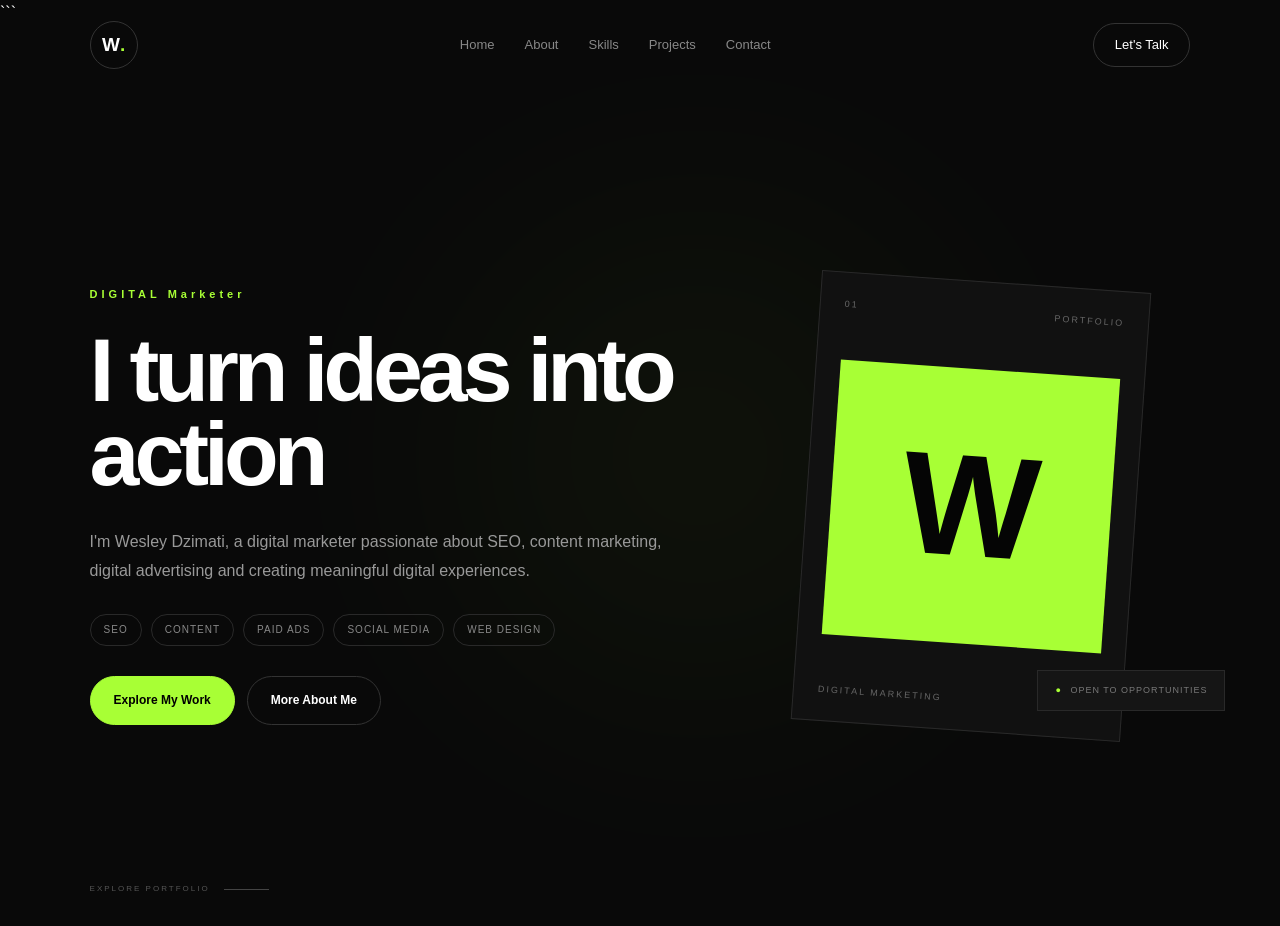
==== index.html @ a54b23e3 "Portifolio" ====
<head>

    <meta charset="UTF-8">

    <meta name="viewport" content="width=device-width, initial-scale=1.0">

    <!-- SEO -->
    <meta name="description"
        content="Wesley Dzimati is a Digital Marketer based in Harare, Zimbabwe, focused on SEO, content marketing, digital advertising, social media marketing and web design.">

    <meta name="author" content="Wesley Dzimati">

    <meta name="robots" content="index, follow">

    <!-- Canonical URL -->
    <link rel="canonical" href="index.html">

    <!-- Page Title -->
    <title>Wesley Dzimati | Digital Marketer Portfolio</title>


    <!-- Open Graph / Facebook / LinkedIn -->
    <meta property="og:type" content="website">

    <meta property="og:title"
        content="Wesley Dzimati | Digital Marketer Portfolio">

    <meta property="og:description"
        content="Explore the portfolio of Wesley Dzimati, a Digital Marketer focused on SEO, content marketing, digital advertising, social media marketing and web design.">

    <meta property="og:url" content="index.html">

    <meta property="og:site_name"
        content="Wesley Dzimati Portfolio">

    <meta property="og:image"
        content="images/og-image.jpg">


    <!-- Twitter / X -->
    <meta name="twitter:card" content="summary_large_image">

    <meta name="twitter:title"
        content="Wesley Dzimati | Digital Marketer Portfolio">

    <meta name="twitter:description"
        content="Explore Wesley Dzimati's digital marketing portfolio, including SEO, content marketing, digital advertising, social media and web design.">

    <meta name="twitter:image"
        content="images/og-image.jpg">


    <!-- Favicon -->
    <link rel="icon" type="image/png" href="images/favicon.png">


    <!-- Stylesheet -->
    <link rel="stylesheet" href="style.css">

</head>
```


</head>


<body>


    <!-- HEADER / NAVIGATION -->
    <header class="navbar">

        <a href="index.html"
           class="logo"
           aria-label="Wesley Dzimati - Home">
            W<span aria-hidden="true">.</span>
        </a>


        <nav aria-label="Main navigation">

            <a href="index.html" aria-current="page">
                Home
            </a>

            <a href="about.html">
                About
            </a>

            <a href="skills.html">
                Skills
            </a>

            <a href="projects.html">
                Projects
            </a>

            

            <a href="contact.html">
                Contact
            </a>

        </nav>


        <a href="contact.html" class="nav-button">
            Let's Talk
        </a>

    </header>


    <!-- MAIN CONTENT -->
    <main>


        <!-- HERO SECTION -->
        <section class="hero"
                 aria-labelledby="hero-title">


            <div class="hero-content">


                <p class="intro">
                    DIGITAL Marketer
                </p>


                <h1 id="hero-title">

                    I turn ideas into action 

                    

                </h1>


                <p class="hero-text">

                    I'm Wesley Dzimati, a digital marketer 
                    passionate about SEO, content marketing, digital
                    advertising and creating meaningful digital experiences.

                </p>


                <!-- AREAS OF EXPERTISE -->
                <div class="expertise"
                     aria-label="Digital marketing areas">

                    <span>SEO</span>

                    <span>CONTENT</span>

                    <span>PAID ADS</span>

                    <span>SOCIAL MEDIA</span>

                    <span>WEB DESIGN</span>

                </div>


                <!-- CALL TO ACTIONS -->
                <div class="hero-buttons">


                    <a href="projects.html"
                       class="primary-button"
                       aria-label="Explore Wesley Dzimati's projects">

                        Explore My Work

                    </a>


                    <a href="about.html"
                       class="secondary-button"
                       aria-label="Learn more about Wesley Dzimati">

                        More About Me

                    </a>


                </div>


            </div>


            <!-- VISUAL PORTFOLIO CARD -->
            <div class="hero-visual"
                 aria-hidden="true">


                <div class="visual-card">


                    <div class="card-top">

                        <span>01</span>

                        <span>PORTFOLIO</span>

                    </div>


                    <div class="card-main">

                        <span>W</span>

                    </div>


                    <div class="card-bottom">

                        <span>DIGITAL MARKETING</span>

                        <span>2026</span>

                    </div>


                </div>


                <div class="floating-label">

                    <span>●</span>

                    OPEN TO OPPORTUNITIES

                </div>


            </div>


            <!-- SCROLL INDICATOR -->
            <div class="scroll-indicator"
                 aria-hidden="true">

                <span>
                    EXPLORE PORTFOLIO
                </span>

                <div class="scroll-line"></div>

            </div>


        </section>


    </main>


</body>

</html>
---- style.css ----
/* HIDE EXPERIENCE SECTION */
#experience,
.experience,
.timeline {
    display: none !important;
}




/* =========================================
   CSS PART 1
   GLOBAL + NAVIGATION + HOME
========================================= */


/* =========================================
   1. GLOBAL RESET
========================================= */

* {
    margin: 0;
    padding: 0;
    box-sizing: border-box;
}

html {
    scroll-behavior: smooth;
}

body {
    background: #090909;
    color: #ffffff;
    font-family: Arial, Helvetica, sans-serif;
    line-height: 1.6;
    overflow-x: hidden;
}

a {
    text-decoration: none;
    color: inherit;
}

button,
input,
textarea {
    font-family: inherit;
}


/* =========================================
   2. NAVIGATION
========================================= */

.navbar {
    width: 100%;
    height: 90px;

    padding: 0 7%;

    display: flex;
    align-items: center;
    justify-content: space-between;

    position: absolute;
    top: 0;
    left: 0;

    z-index: 100;
}


/* LOGO */

.logo {
    width: 48px;
    height: 48px;

    border: 1px solid #333333;
    border-radius: 50%;

    display: flex;
    align-items: center;
    justify-content: center;

    font-size: 19px;
    font-weight: 700;

    transition: 0.3s ease;
}

.logo span {
    color: #a8ff35;
}

.logo:hover {
    border-color: #a8ff35;
    transform: rotate(10deg);
}


/* NAV LINKS */

.navbar nav {
    display: flex;
    align-items: center;
    gap: 30px;
}

.navbar nav a {
    position: relative;

    color: #888888;

    font-size: 13px;
    font-weight: 500;

    transition: 0.3s ease;
}

.navbar nav a::after {
    content: "";

    position: absolute;

    width: 0;
    height: 1px;

    left: 0;
    bottom: -7px;

    background: #a8ff35;

    transition: 0.3s ease;
}

.navbar nav a:hover {
    color: #ffffff;
}

.navbar nav a:hover::after {
    width: 100%;
}


/* NAV BUTTON */

.nav-button {
    padding: 11px 21px;

    border: 1px solid #333333;
    border-radius: 30px;

    font-size: 13px;

    transition: 0.3s ease;
}

.nav-button:hover {
    background: #a8ff35;
    color: #000000;
    border-color: #a8ff35;
}


/* =========================================
   3. HOME / HERO
========================================= */

.hero {
    min-height: 100vh;

    padding: 150px 7% 90px;

    display: grid;
    grid-template-columns: 1.15fr 0.85fr;

    align-items: center;

    gap: 70px;

    position: relative;

    overflow: hidden;
}


/* BACKGROUND GLOW */

.hero::before {
    content: "";

    position: absolute;

    width: 500px;
    height: 500px;

    background: #a8ff35;

    opacity: 0.035;

    filter: blur(130px);

    border-radius: 50%;

    top: 20%;
    left: 35%;

    pointer-events: none;
}


/* =========================================
   4. HERO TEXT
========================================= */

.hero-content {
    position: relative;
    z-index: 2;
}


/* SMALL INTRO */

.intro {
    color: #a8ff35;

    font-size: 11px;

    font-weight: 700;

    letter-spacing: 4px;

    margin-bottom: 24px;
}


/* MAIN HEADING */

.hero h1 {
    max-width: 850px;

    font-size: clamp(55px, 7vw, 100px);

    line-height: 0.94;

    letter-spacing: -5px;

    font-weight: 800;

    margin-bottom: 32px;
}

.hero h1 span {
    display: block;

    color: #a8ff35;
}


/* HERO DESCRIPTION */

.hero-text {
    max-width: 580px;

    color: #999999;

    font-size: 16px;

    line-height: 1.8;

    margin-bottom: 28px;
}


/* =========================================
   5. EXPERTISE TAGS
========================================= */

.expertise {
    display: flex;

    flex-wrap: wrap;

    gap: 9px;

    margin-bottom: 30px;
}

.expertise span {
    padding: 7px 13px;

    border: 1px solid #292929;

    border-radius: 30px;

    color: #888888;

    font-size: 10px;

    letter-spacing: 1px;

    transition: 0.3s ease;
}

.expertise span:hover {
    color: #a8ff35;

    border-color: #a8ff35;

    transform: translateY(-2px);
}


/* =========================================
   6. HERO BUTTONS
========================================= */

.hero-buttons {
    display: flex;

    gap: 12px;

    flex-wrap: wrap;
}

.primary-button,
.secondary-button {
    display: inline-flex;

    align-items: center;
    justify-content: center;

    padding: 14px 23px;

    border-radius: 30px;

    font-size: 12px;

    font-weight: 700;

    transition: 0.3s ease;
}


/* PRIMARY */

.primary-button {
    background: #a8ff35;

    color: #000000;

    border: 1px solid #a8ff35;
}

.primary-button:hover {
    transform: translateY(-4px);

    box-shadow: 0 12px 30px rgba(168, 255, 53, 0.12);
}


/* SECONDARY */

.secondary-button {
    background: transparent;

    color: #ffffff;

    border: 1px solid #333333;
}

.secondary-button:hover {
    color: #a8ff35;

    border-color: #a8ff35;

    transform: translateY(-4px);
}


/* =========================================
   7. HERO VISUAL
========================================= */

.hero-visual {
    position: relative;

    display: flex;

    align-items: center;
    justify-content: center;

    z-index: 2;
}


/* PORTFOLIO CARD */

.visual-card {
    width: 330px;
    height: 450px;

    padding: 24px;

    background: #111111;

    border: 1px solid #292929;

    display: flex;

    flex-direction: column;

    justify-content: space-between;

    transform: rotate(4deg);

    transition: 0.5s ease;
}

.visual-card:hover {
    transform: rotate(0deg) translateY(-10px);

    border-color: #a8ff35;
}


/* CARD TOP + BOTTOM */

.card-top,
.card-bottom {
    display: flex;

    align-items: center;

    justify-content: space-between;

    color: #666666;

    font-size: 9px;

    letter-spacing: 2px;
}


/* CARD CENTER */

.card-main {
    width: 100%;
    height: 275px;

    background: #a8ff35;

    display: flex;

    align-items: center;
    justify-content: center;
}

.card-main span {
    color: #050505;

    font-size: 145px;

    font-weight: 900;

    line-height: 1;
}


/* =========================================
   8. FLOATING STATUS
========================================= */

.floating-label {
    position: absolute;

    right: -35px;

    bottom: 20px;

    padding: 12px 17px;

    background: #151515;

    border: 1px solid #292929;

    color: #777777;

    font-size: 9px;

    letter-spacing: 1px;
}

.floating-label span {
    color: #a8ff35;

    margin-right: 5px;
}


/* =========================================
   9. SCROLL INDICATOR
========================================= */

.scroll-indicator {
    position: absolute;

    bottom: 30px;

    left: 7%;

    display: flex;

    align-items: center;

    gap: 14px;

    color: #555555;

    font-size: 8px;

    letter-spacing: 2px;
}

.scroll-line {
    width: 45px;

    height: 1px;

    background: #444444;
}


/* =========================================
   10. MOBILE RESPONSIVENESS
========================================= */

@media (max-width: 1000px) {

    .navbar {
        padding: 0 5%;
    }

    .navbar nav {
        gap: 18px;
    }

    .hero {
        padding-left: 5%;
        padding-right: 5%;

        grid-template-columns: 1fr;

        text-align: center;
    }

    .hero-text {
        margin-left: auto;
        margin-right: auto;
    }

    .expertise {
        justify-content: center;
    }

    .hero-buttons {
        justify-content: center;
    }

    .hero-visual {
        margin-top: 30px;
    }

    .scroll-indicator {
        display: none;
    }

}


@media (max-width: 750px) {

    .navbar nav {
        display: none;
    }

    .nav-button {
        padding: 9px 16px;
    }

    .hero {
        padding-top: 130px;
    }

    .hero h1 {
        font-size: 58px;

        letter-spacing: -3px;
    }

    .visual-card {
        width: 290px;
        height: 395px;
    }

    .card-main {
        height: 235px;
    }

    .card-main span {
        font-size: 110px;
    }

    .floating-label {
        right: -10px;
    }

}


@media (max-width: 450px) {

    .navbar {
        height: 75px;
    }

    .logo {
        width: 42px;
        height: 42px;
    }

    .hero {
        padding-top: 115px;
    }

    .hero h1 {
        font-size: 47px;

        letter-spacing: -2px;
    }

    .hero-text {
        font-size: 14px;
    }

    .visual-card {
        width: 255px;
        height: 350px;
    }

    .card-main {
        height: 205px;
    }

    .card-main span {
        font-size: 90px;
    }

    .floating-label {
        position: static;

        margin-top: 18px;
    }

}

/* =========================================
   CSS PART 2
   ABOUT + SKILLS
========================================= */


/* =========================================
   1. GENERAL PAGE LAYOUT
========================================= */

.page-section {
    min-height: 100vh;

    padding: 150px 7% 100px;

    position: relative;

    overflow: hidden;
}

.page-section::before {
    content: "";

    position: absolute;

    width: 400px;
    height: 400px;

    background: #a8ff35;

    opacity: 0.025;

    filter: blur(120px);

    border-radius: 50%;

    top: 15%;
    right: -150px;

    pointer-events: none;
}


/* =========================================
   2. SECTION HEADING
========================================= */

.section-heading {
    max-width: 900px;

    margin-bottom: 80px;

    position: relative;

    z-index: 2;
}

.section-heading h1 {
    font-size: clamp(50px, 7vw, 90px);

    line-height: 0.95;

    letter-spacing: -4px;

    font-weight: 800;

    margin-bottom: 30px;
}

.section-heading h1 span {
    display: block;

    color: #a8ff35;
}

.section-description {
    max-width: 600px;

    color: #888888;

    font-size: 16px;

    line-height: 1.8;
}


/* =========================================
   3. ABOUT PAGE
========================================= */

.about-content {
    display: grid;

    grid-template-columns: 120px 1fr;

    gap: 50px;

    max-width: 1000px;

    position: relative;

    z-index: 2;
}


/* NUMBER */

.about-number {
    border-top: 1px solid #333333;

    padding-top: 15px;
}

.about-number span {
    color: #a8ff35;

    font-size: 12px;

    letter-spacing: 2px;
}


/* ABOUT TEXT */

.about-text {
    max-width: 750px;
}

.about-text p {
    color: #888888;

    font-size: 15px;

    line-height: 1.9;

    margin-bottom: 25px;
}

.about-text .large-text {
    color: #ffffff;

    font-size: 25px;

    line-height: 1.5;

    margin-bottom: 35px;
}

.about-text .primary-button {
    margin-top: 15px;
}


/* =========================================
   4. ABOUT DETAILS
========================================= */

.about-details {
    margin-top: 100px;

    padding-top: 30px;

    border-top: 1px solid #242424;

    display: grid;

    grid-template-columns: repeat(4, 1fr);

    gap: 30px;

    position: relative;

    z-index: 2;
}

.about-details div {
    display: flex;

    flex-direction: column;

    gap: 8px;
}

.about-details span {
    color: #555555;

    font-size: 9px;

    letter-spacing: 2px;
}

.about-details strong {
    color: #dddddd;

    font-size: 13px;

    font-weight: 500;
}


/* =========================================
   5. SKILLS GRID
========================================= */

.skills-grid {
    display: grid;

    grid-template-columns: repeat(3, 1fr);

    border-top: 1px solid #292929;

    border-left: 1px solid #292929;

    position: relative;

    z-index: 2;
}

.skill-card {
    min-height: 260px;

    padding: 30px;

    border-right: 1px solid #292929;

    border-bottom: 1px solid #292929;

    position: relative;

    transition: 0.4s ease;
}

.skill-card:hover {
    background: #101010;

    transform: translateY(-5px);
}

.skill-number {
    color: #a8ff35;

    font-size: 10px;

    letter-spacing: 2px;
}

.skill-card h2 {
    margin-top: 60px;

    margin-bottom: 15px;

    font-size: 23px;

    font-weight: 600;
}

.skill-card p {
    max-width: 300px;

    color: #777777;

    font-size: 13px;

    line-height: 1.8;
}


/* =========================================
   6. TOOLS
========================================= */

.tools-section {
    margin-top: 100px;

    position: relative;

    z-index: 2;
}

.tools-section .intro {
    margin-bottom: 25px;
}

.tools-list {
    display: flex;

    flex-wrap: wrap;

    gap: 10px;
}

.tools-list span {
    padding: 12px 18px;

    border: 1px solid #292929;

    color: #888888;

    font-size: 11px;

    transition: 0.3s ease;
}

.tools-list span:hover {
    color: #a8ff35;

    border-color: #a8ff35;

    background: #101010;
}


/* =========================================
   7. ABOUT RESPONSIVE
========================================= */

@media (max-width: 900px) {

    .page-section {
        padding-left: 5%;
        padding-right: 5%;
    }

    .about-content {
        grid-template-columns: 1fr;

        gap: 25px;
    }

    .about-details {
        grid-template-columns: repeat(2, 1fr);
    }

    .skills-grid {
        grid-template-columns: repeat(2, 1fr);
    }

}


@media (max-width: 600px) {

    .page-section {
        padding-top: 120px;
    }

    .section-heading {
        margin-bottom: 55px;
    }

    .section-heading h1 {
        font-size: 50px;

        letter-spacing: -3px;
    }

    .section-description {
        font-size: 14px;
    }

    .about-text .large-text {
        font-size: 21px;
    }

    .about-details {
        grid-template-columns: 1fr;

        gap: 25px;

        margin-top: 70px;
    }

    .skills-grid {
        grid-template-columns: 1fr;
    }

    .skill-card {
        min-height: 230px;
    }

    .skill-card h2 {
        margin-top: 45px;
    }

    .tools-section {
        margin-top: 70px;
    }

}

/* =========================================
   CSS PART 3
   PROJECTS + EXPERIENCE
========================================= */


/* =========================================
   1. PROJECT CARDS
========================================= */

.project-card {
    display: grid;

    grid-template-columns: 70px 1fr 280px;

    min-height: 330px;

    border-top: 1px solid #292929;

    position: relative;

    z-index: 2;

    transition: 0.4s ease;
}

.project-card:last-child {
    border-bottom: 1px solid #292929;
}


/* PROJECT NUMBER */

.project-number {
    padding-top: 30px;

    color: #a8ff35;

    font-size: 11px;

    letter-spacing: 2px;
}


/* PROJECT CONTENT */

.project-content {
    padding: 30px 40px 30px 0;

    display: flex;

    flex-direction: column;

    align-items: flex-start;
}

.project-category {
    color: #666666;

    font-size: 9px;

    letter-spacing: 2px;

    margin-bottom: 20px;
}

.project-content h2 {
    font-size: 36px;

    font-weight: 600;

    letter-spacing: -1px;

    margin-bottom: 15px;
}

.project-content > p:not(.project-category) {
    max-width: 560px;

    color: #777777;

    font-size: 14px;

    line-height: 1.8;

    margin-bottom: 25px;
}


/* PROJECT TAGS */

.project-tags {
    display: flex;

    flex-wrap: wrap;

    gap: 8px;

    margin-bottom: 25px;
}

.project-tags span {
    padding: 6px 11px;

    border: 1px solid #292929;

    color: #777777;

    font-size: 9px;

    border-radius: 20px;
}


/* PROJECT LINK */

.project-link {
    color: #a8ff35;

    font-size: 11px;

    letter-spacing: 1px;

    transition: 0.3s ease;
}

.project-link:hover {
    letter-spacing: 2px;
}


/* =========================================
   2. PROJECT VISUAL
========================================= */

.project-visual {
    min-height: 280px;

    margin: 25px 0;

    background: #a8ff35;

    display: flex;

    align-items: center;

    justify-content: center;

    transition: 0.4s ease;
}

.project-visual span {
    color: #080808;

    font-size: 35px;

    line-height: 0.9;

    font-weight: 900;

    text-align: center;

    letter-spacing: -2px;
}

.project-card:hover .project-visual {
    transform: scale(0.97);
}


/* =========================================
   3. PROJECT CARD HOVER
========================================= */

.project-card:hover {
    background: #0e0e0e;

    padding-left: 10px;

    padding-right: 10px;
}




/* TIMELINE NUMBER */

.timeline-number {
    padding: 30px 20px;

    color: #a8ff35;

    font-size: 11px;

    letter-spacing: 2px;
}


/* TIMELINE CONTENT */

.timeline-content {
    padding: 30px 30px 40px;

    border-left: 1px solid #292929;
}

.timeline-label {
    display: block;

    color: #666666;

    font-size: 9px;

    letter-spacing: 2px;

    margin-bottom: 18px;
}

.timeline-content h2 {
    font-size: 27px;

    font-weight: 600;

    margin-bottom: 15px;
}

.timeline-content p {
    max-width: 650px;

    color: #777777;

    font-size: 14px;

    line-height: 1.8;
}


/* TIMELINE DOT */

.timeline-item::before {
    content: "";

    position: absolute;

    width: 7px;

    height: 7px;

    border-radius: 50%;

    background: #a8ff35;

    left: -4px;

    top: 38px;

    box-shadow: 0 0 15px rgba(168, 255, 53, 0.4);
}


/* =========================================
   5. EXPERIENCE HOVER
========================================= */

.timeline-item {
    transition: 0.3s ease;
}

.timeline-item:hover {
    background: #0e0e0e;
}

.timeline-item:hover .timeline-content h2 {
    color: #a8ff35;
}


/* =========================================
   6. PROJECTS RESPONSIVE
========================================= */

@media (max-width: 900px) {

    .project-card {
        grid-template-columns: 60px 1fr 220px;
    }

    .project-content h2 {
        font-size: 29px;
    }

    .project-visual {
        min-height: 220px;
    }

    .project-visual span {
        font-size: 27px;
    }

}


/* =========================================
   7. TABLET
========================================= */

@media (max-width: 750px) {

    .project-card {
        grid-template-columns: 50px 1fr;
    }

    .project-visual {
        grid-column: 2;

        width: 100%;

        margin: 0 0 30px;

        min-height: 200px;
    }

    .project-content {
        padding-right: 20px;
    }

    .timeline-item {
        grid-template-columns: 70px 1fr;
    }

    .timeline-number {
        padding-left: 10px;
    }

}


/* =========================================
   8. MOBILE
========================================= */

@media (max-width: 550px) {

    .project-card {
        grid-template-columns: 1fr;

        padding: 25px 0;
    }

    .project-number {
        padding-top: 0;

        margin-bottom: 15px;
    }

    .project-content {
        padding: 0;
    }

    .project-content h2 {
        font-size: 28px;
    }

    .project-content > p:not(.project-category) {
        font-size: 13px;
    }

    .project-visual {
        grid-column: auto;

        min-height: 180px;

        margin-top: 10px;
    }

    .project-visual span {
        font-size: 30px;
    }


    /* EXPERIENCE */

    .timeline {
        margin-left: 5px;
    }

    .timeline-item {
        grid-template-columns: 1fr;

        padding-left: 25px;
    }

    .timeline-number {
        padding: 25px 0 0;
    }

    .timeline-content {
        padding: 15px 0 35px;

        border-left: none;
    }

    .timeline-content h2 {
        font-size: 23px;
    }

}

/* =========================================
   CSS PART 4
   CONTACT + FOOTER + FINAL POLISH
========================================= */


/* =========================================
   1. CONTACT CONTAINER
========================================= */

.contact-container {
    display: grid;

    grid-template-columns: 0.8fr 1.2fr;

    gap: 100px;

    max-width: 1100px;

    position: relative;

    z-index: 2;
}


/* =========================================
   2. CONTACT INFORMATION
========================================= */

.contact-info {
    display: flex;

    flex-direction: column;

    gap: 45px;
}

.contact-block {
    display: flex;

    flex-direction: column;

    gap: 10px;
}

.contact-block > span {
    color: #555555;

    font-size: 9px;

    letter-spacing: 2px;
}

.contact-block a,
.contact-block p {
    color: #dddddd;

    font-size: 16px;

    transition: 0.3s ease;
}

.contact-block a:hover {
    color: #a8ff35;
}


/* SOCIAL LINKS */

.social-links {
    display: flex;

    gap: 20px;
}

.social-links a {
    font-size: 13px;
    color: #888888;
}

.social-links a:hover {
    color: #a8ff35;
}


/* CONTACT STATUS */

.contact-status {
    display: inline-flex;

    align-items: center;

    width: fit-content;

    padding: 10px 15px;

    border: 1px solid #292929;

    color: #777777;

    font-size: 9px;

    letter-spacing: 1px;
}

.contact-status span {
    color: #a8ff35;

    margin-right: 7px;
}


/* =========================================
   3. CONTACT FORM
========================================= */

.contact-form {
    display: flex;

    flex-direction: column;

    gap: 25px;

    padding: 35px;

    background: #0f0f0f;

    border: 1px solid #292929;
}

.form-group {
    display: flex;

    flex-direction: column;

    gap: 9px;
}

.form-group label {
    color: #777777;

    font-size: 10px;

    letter-spacing: 1px;
}

.form-group input,
.form-group textarea {
    width: 100%;

    padding: 14px 0;

    background: transparent;

    border: none;

    border-bottom: 1px solid #303030;

    outline: none;

    color: #ffffff;

    font-size: 14px;

    resize: vertical;

    transition: 0.3s ease;
}

.form-group input::placeholder,
.form-group textarea::placeholder {
    color: #4f4f4f;
}

.form-group input:focus,
.form-group textarea:focus {
    border-bottom-color: #a8ff35;
}

.contact-form .primary-button {
    width: fit-content;

    cursor: pointer;

    margin-top: 10px;
}


/* =========================================
   4. FOOTER
========================================= */

.footer {
    padding: 60px 7% 25px;

    border-top: 1px solid #222222;

    background: #070707;
}


/* FOOTER TOP */

.footer-top {
    display: flex;

    align-items: flex-start;

    justify-content: space-between;

    gap: 50px;

    padding-bottom: 60px;
}


/* FOOTER BRAND */

.footer-brand {
    display: flex;

    flex-direction: column;

    gap: 18px;
}

.footer-brand p {
    color: #666666;

    font-size: 12px;
}


/* FOOTER LINKS */

.footer-links {
    display: flex;

    flex-wrap: wrap;

    justify-content: flex-end;

    gap: 25px;
}

.footer-links a {
    color: #777777;

    font-size: 11px;

    transition: 0.3s ease;
}

.footer-links a:hover {
    color: #a8ff35;
}


/* FOOTER BOTTOM */

.footer-bottom {
    padding-top: 20px;

    border-top: 1px solid #1d1d1d;

    display: flex;

    justify-content: space-between;

    gap: 20px;
}

.footer-bottom p {
    color: #444444;

    font-size: 10px;

    letter-spacing: 0.5px;
}


/* =========================================
   5. GENERAL BUTTON POLISH
========================================= */

.primary-button,
.secondary-button,
.nav-button {
    cursor: pointer;
}

.primary-button:active,
.secondary-button:active,
.nav-button:active {
    transform: scale(0.97);
}


/* =========================================
   6. CONTACT RESPONSIVE
========================================= */

@media (max-width: 900px) {

    .contact-container {
        grid-template-columns: 1fr;

        gap: 60px;

        max-width: 700px;
    }

    .contact-info {
        display: grid;

        grid-template-columns: repeat(2, 1fr);

        gap: 35px;
    }

    .contact-status {
        align-self: flex-start;
    }

    .footer {
        padding-left: 5%;
        padding-right: 5%;
    }

}


/* =========================================
   7. MOBILE CONTACT
========================================= */

@media (max-width: 600px) {

    .contact-container {
        gap: 45px;
    }

    .contact-info {
        grid-template-columns: 1fr;

        gap: 30px;
    }

    .contact-form {
        padding: 25px 20px;
    }

    .contact-form .primary-button {
        width: 100%;
    }


    /* FOOTER */

    .footer-top {
        flex-direction: column;

        padding-bottom: 40px;
    }

    .footer-links {
        justify-content: flex-start;

        gap: 18px;
    }

    .footer-bottom {
        flex-direction: column;

        gap: 8px;
    }

}


/* =========================================
   8. SMALL SCREEN POLISH
========================================= */

@media (max-width: 400px) {

    .section-heading h1 {
        font-size: 43px;
    }

    .hero h1 {
        font-size: 43px;
    }

    .hero-buttons {
        flex-direction: column;
    }

    .primary-button,
    .secondary-button {
        width: 100%;
    }

    .footer-links {
        display: grid;

        grid-template-columns: 1fr 1fr;
    }

}
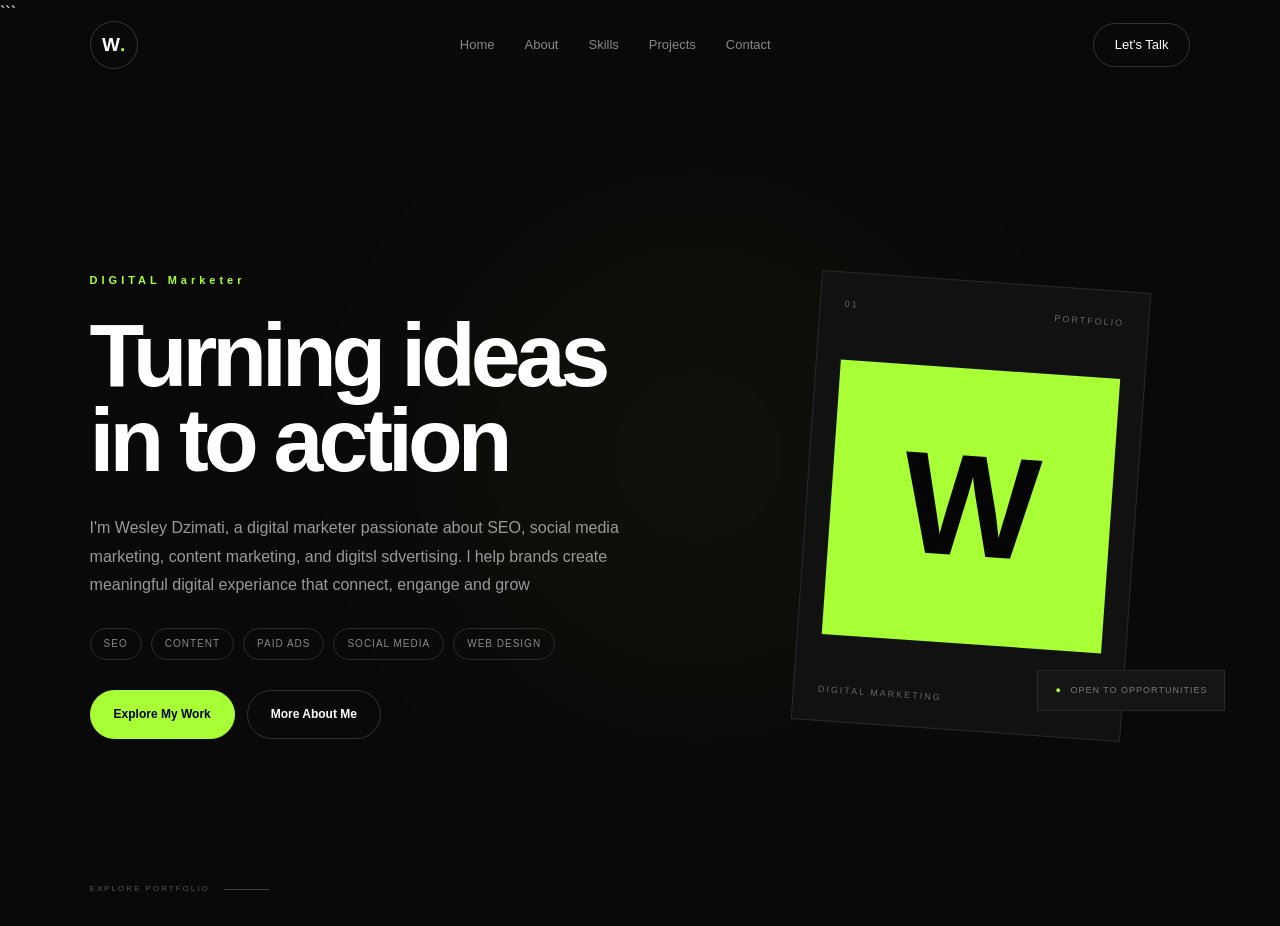
==== commit aed6fd24: "portfolio" ====
--- a/index.html
+++ b/index.html
@@ -131,18 +131,21 @@
 
                 <h1 id="hero-title">
 
-                    I turn ideas into action 
-
+                    Turning ideas in to action 
                     
 
+                    
+
                 </h1>
 
 
                 <p class="hero-text">
 
-                    I'm Wesley Dzimati, a digital marketer 
-                    passionate about SEO, content marketing, digital
-                    advertising and creating meaningful digital experiences.
+                    I'm Wesley Dzimati, a digital marketer
+                    passionate about SEO, social media marketing,
+                    content marketing, and digitsl sdvertising. l
+                    help brands create meaningful digital experiance 
+                    that connect, engange and grow 
 
                 </p>
 
--- a/style.css
+++ b/style.css
@@ -1195,7 +1195,10 @@
 
     margin: 25px 0;
 
-    background: #a8ff35;
+    background: #111111;
+    border: 1px solid #292929;
+    border-radius: 18px;
+    overflow: hidden;
 
     display: flex;
 
@@ -1206,18 +1209,11 @@
     transition: 0.4s ease;
 }
 
-.project-visual span {
-    color: #080808;
-
-    font-size: 35px;
-
-    line-height: 0.9;
-
-    font-weight: 900;
-
-    text-align: center;
-
-    letter-spacing: -2px;
+.project-visual img {
+    width: 100%;
+    height: 100%;
+    object-fit: cover;
+    display: block;
 }
 
 .project-card:hover .project-visual {
